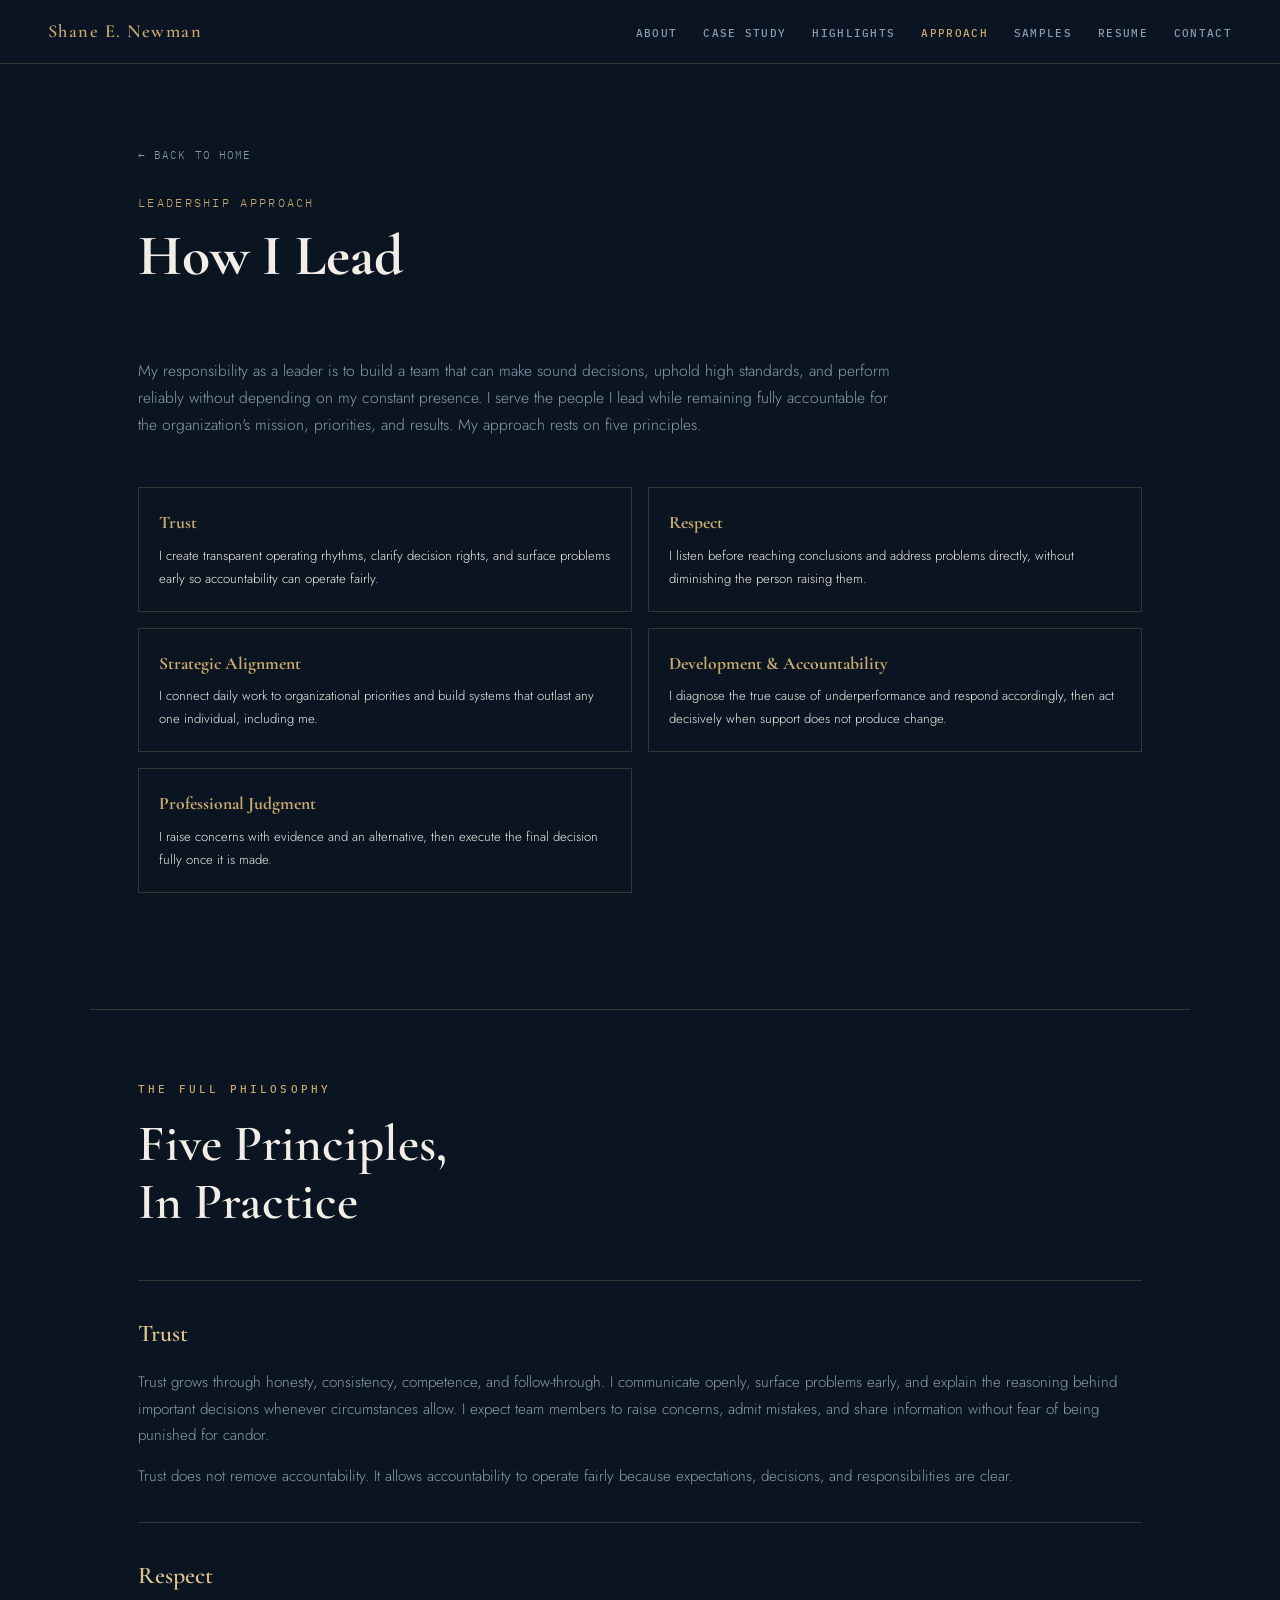
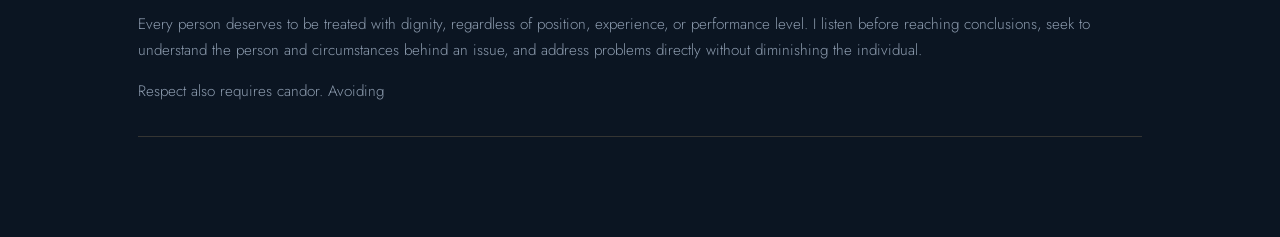
==== approach.html @ 7a7ad604 "Add files via upload" ====
<!DOCTYPE html>
<html lang="en">
<head>
  <meta charset="UTF-8" />
  <meta name="viewport" content="width=device-width, initial-scale=1.0"/>
  <title>Leadership Approach | Shane E. Newman</title>
  <meta name="description" content="Shane E. Newman's leadership philosophy: Trust, Respect, Strategic Alignment, Development and Accountability, and Professional Judgment." />
  <link href="https://fonts.googleapis.com/css2?family=Cormorant+Garamond:wght@400;500;600;700&family=Jost:wght@300;400;500;600&family=IBM+Plex+Mono:wght@400;500&display=swap" rel="stylesheet"/>
  <link rel="stylesheet" href="style.css" />
</head>
<body>

  <!-- NAV -->
  <nav>
    <a class="nav-logo" href="index.html">Shane E. Newman</a>
    <button class="nav-toggle" aria-label="Toggle navigation" onclick="document.querySelector('.nav-links').classList.toggle('open')">Menu</button>
    <ul class="nav-links">
      <li><a href="index.html#about">About</a></li>
      <li><a href="case-study.html">Case Study</a></li>
      <li><a href="highlights.html">Highlights</a></li>
      <li><a href="approach.html" class="active">Approach</a></li>
      <li><a href="samples.html">Samples</a></li>
      <li><a href="resume.html">Resume</a></li>
      <li><a href="contact.html">Contact</a></li>
    </ul>
  </nav>

  <div class="page-hero">
    <a href="index.html" class="breadcrumb fade-in">&larr; Back to Home</a>
    <p class="page-subtitle fade-in">Leadership Approach</p>
    <h1 class="page-title fade-in">How I Lead</h1>
  </div>

  <section style="padding-top:0;">
    <p class="section-intro fade-in" style="margin-top:0;">My responsibility as a leader is to build a team that can make sound decisions, uphold high standards, and perform reliably without depending on my constant presence. I serve the people I lead while remaining fully accountable for the organization's mission, priorities, and results. My approach rests on five principles.</p>

    <div class="values-grid fade-in" style="margin-top:0; margin-bottom:16px;">
      <div class="value-item">
        <h4>Trust</h4>
        <p>I create transparent operating rhythms, clarify decision rights, and surface problems early so accountability can operate fairly.</p>
      </div>
      <div class="value-item">
        <h4>Respect</h4>
        <p>I listen before reaching conclusions and address problems directly, without diminishing the person raising them.</p>
      </div>
      <div class="value-item">
        <h4>Strategic Alignment</h4>
        <p>I connect daily work to organizational priorities and build systems that outlast any one individual, including me.</p>
      </div>
      <div class="value-item">
        <h4>Development &amp; Accountability</h4>
        <p>I diagnose the true cause of underperformance and respond accordingly, then act decisively when support does not produce change.</p>
      </div>
      <div class="value-item">
        <h4>Professional Judgment</h4>
        <p>I raise concerns with evidence and an alternative, then execute the final decision fully once it is made.</p>
      </div>
    </div>
  </section>

  <div class="section-divider"></div>

  <section style="padding-top:70px;">
    <p class="section-label fade-in">The Full Philosophy</p>
    <h2 class="section-title fade-in">Five Principles,<br>In Practice</h2>

    <div class="principle fade-in">
      <h3>Trust</h3>
      <p>Trust grows through honesty, consistency, competence, and follow-through. I communicate openly, surface problems early, and explain the reasoning behind important decisions whenever circumstances allow. I expect team members to raise concerns, admit mistakes, and share information without fear of being punished for candor.</p>
      <p>Trust does not remove accountability. It allows accountability to operate fairly because expectations, decisions, and responsibilities are clear.</p>
    </div>

    <div class="principle fade-in">
      <h3>Respect</h3>
      <p>Every person deserves to be treated with dignity, regardless of position, experience, or performance level. I listen before reaching conclusions, seek to understand the person and circumstances behind an issue, and address problems directly without diminishing the individual.</p>
      <p>Respect also requires candor. Avoiding
---- style.css ----
:root {
  --navy: #0b1522;
  --navy-mid: #121e2e;
  --navy-light: #1b2c42;
  --gold: #c8a96e;
  --gold-light: #dfc28e;
  --white: #f2eee7;
  --grey: #8c9bae;
  --brick: #b06a4d;
  --divider: rgba(200, 169, 110, 0.22);
}

* { margin: 0; padding: 0; box-sizing: border-box; }

html { scroll-behavior: smooth; }

body {
  background: var(--navy);
  color: var(--white);
  font-family: 'Jost', sans-serif;
  font-weight: 300;
  line-height: 1.75;
}

.mono {
  font-family: 'IBM Plex Mono', monospace;
}

/* NAV */
nav {
  position: fixed;
  top: 0; left: 0; right: 0;
  z-index: 100;
  background: rgba(11, 21, 34, 0.94);
  backdrop-filter: blur(10px);
  border-bottom: 1px solid var(--divider);
  display: flex;
  justify-content: space-between;
  align-items: center;
  padding: 0 48px;
  height: 64px;
}

.nav-logo {
  font-family: 'Cormorant Garamond', serif;
  font-weight: 600;
  font-size: 1.15rem;
  letter-spacing: 0.08em;
  color: var(--gold);
  text-decoration: none;
  white-space: nowrap;
}

.nav-links {
  display: flex;
  gap: 26px;
  list-style: none;
}

.nav-links a {
  text-decoration: none;
  color: var(--grey);
  font-family: 'IBM Plex Mono', monospace;
  font-size: 0.68rem;
  letter-spacing: 0.12em;
  text-transform: uppercase;
  font-weight: 500;
  transition: color 0.2s;
}

.nav-links a:hover, .nav-links a.active { color: var(--gold); }

.nav-toggle {
  display: none;
  background: none;
  border: 1px solid var(--divider);
  color: var(--gold);
  font-family: 'IBM Plex Mono', monospace;
  font-size: 0.7rem;
  letter-spacing: 0.12em;
  text-transform: uppercase;
  padding: 8px 14px;
  cursor: pointer;
}

/* HERO */
#home {
  min-height: 100vh;
  display: flex;
  flex-direction: column;
  justify-content: center;
  align-items: center;
  text-align: center;
  padding: 120px 48px 80px;
  position: relative;
  overflow: hidden;
}

#home::before {
  content: '';
  position: absolute;
  top: 0; left: 0; right: 0; bottom: 0;
  background:
    radial-gradient(ellipse at 70% 40%, rgba(200,169,110,0.07) 0%, transparent 60%),
    radial-gradient(ellipse at 20% 80%, rgba(27,44,66,0.8) 0%, transparent 60%);
  pointer-events: none;
}

.hero-eyebrow {
  font-family: 'IBM Plex Mono', monospace;
  font-size: 0.7rem;
  letter-spacing: 0.28em;
  text-transform: uppercase;
  color: var(--gold);
  margin-bottom: 24px;
  font-weight: 500;
}

.hero-name {
  font-family: 'Cormorant Garamond', serif;
  font-size: clamp(2.8rem, 6vw, 5.5rem);
  font-weight: 700;
  line-height: 1.0;
  color: var(--white);
  margin-bottom: 12px;
  letter-spacing: -0.01em;
}

.hero-title {
  font-family: 'Cormorant Garamond', serif;
  font-size: clamp(1.2rem, 2.5vw, 1.8rem);
  font-weight: 400;
  color: var(--gold-light);
  margin-bottom: 14px;
  letter-spacing: 0.04em;
}

.hero-subheading {
  font-family: 'IBM Plex Mono', monospace;
  font-size: 0.74rem;
  letter-spacing: 0.1em;
  text-transform: uppercase;
  color: var(--grey);
  margin-bottom: 40px;
  font-weight: 500;
}

.hero-statement {
  max-width: 680px;
  font-size: 1rem;
  color: var(--grey);
  line-height: 1.9;
  margin-bottom: 56px;
  border-left: 2px solid var(--gold);
  padding-left: 24px;
  text-align: left;
}

.hero-cta {
  display: flex;
  gap: 16px;
  flex-wrap: wrap;
  justify-content: center;
}

.hero-stats {
  display: flex;
  width: 100%;
  max-width: 900px;
  margin-top: 64px;
  border: 1px solid var(--divider);
}

.hero-stat {
  flex: 1;
  padding: 28px 16px;
  text-align: center;
  border-right: 1px solid var(--divider);
}

.hero-stat:last-child { border-right: none; }

.hero-stat-val {
  font-family: 'Cormorant Garamond', serif;
  font-size: clamp(1.8rem, 3vw, 2.6rem);
  font-weight: 700;
  color: var(--gold);
  line-height: 1;
  margin-bottom: 8px;
}

.hero-stat-label {
  font-family: 'IBM Plex Mono', monospace;
  font-size: 0.62rem;
  letter-spacing: 0.14em;
  text-transform: uppercase;
  color: var(--grey);
  font-weight: 500;
}

.btn-primary {
  display: inline-block;
  padding: 14px 36px;
  background: var(--gold);
  color: var(--navy);
  text-decoration: none;
  font-family: 'IBM Plex Mono', monospace;
  font-size: 0.72rem;
  letter-spacing: 0.15em;
  text-transform: uppercase;
  font-weight: 500;
  transition: background 0.2s, transform 0.2s;
}

.btn-primary:hover { background: var(--gold-light); transform: translateY(-2px); }

.btn-secondary {
  display: inline-block;
  padding: 14px 36px;
  border: 1px solid var(--divider);
  color: var(--grey);
  text-decoration: none;
  font-family: 'IBM Plex Mono', monospace;
  font-size: 0.72rem;
  letter-spacing: 0.15em;
  text-transform: uppercase;
  font-weight: 500;
  transition: border-color 0.2s, color 0.2s, transform 0.2s;
}

.btn-secondary:hover { border-color: var(--gold); color: var(--gold); transform: translateY(-2px); }

.btn-outline-gold {
  display: inline-block;
  padding: 10px 24px;
  border: 1px solid var(--gold);
  color: var(--gold);
  font-family: 'IBM Plex Mono', monospace;
  font-size: 0.7rem;
  letter-spacing: 0.12em;
  text-transform: uppercase;
  text-decoration: none;
  white-space: nowrap;
  transition: background 0.2s, color 0.2s;
}

.btn-outline-gold:hover { background: var(--gold); color: var(--navy); }

.hero-rule {
  position: absolute;
  bottom: 48px;
  left: 48px;
  right: 48px;
  height: 1px;
  background: var(--divider);
}

/* SECTIONS */
section {
  padding: 100px 48px;
  max-width: 1100px;
  margin: 0 auto;
}

.section-label {
  font-family: 'IBM Plex Mono', monospace;
  font-size: 0.66rem;
  letter-spacing: 0.3em;
  text-transform: uppercase;
  color: var(--gold);
  font-weight: 500;
  margin-bottom: 16px;
}

.section-title {
  font-family: 'Cormorant Garamond', serif;
  font-size: clamp(2rem, 4vw, 3.2rem);
  font-weight: 600;
  color: var(--white);
  margin-bottom: 48px;
  line-height: 1.15;
}

.section-intro {
  color: var(--grey);
  font-size: 0.98rem;
  max-width: 760px;
  margin-top: -24px;
  margin-bottom: 48px;
}

.section-divider {
  width: 100%;
  height: 1px;
  background: var(--divider);
  margin: 0 auto;
  max-width: 1100px;
}

/* PAGE HEADER (SUBPAGES) */
.page-hero {
  padding: 140px 48px 60px;
  max-width: 1100px;
  margin: 0 auto;
  text-align: left;
}

.breadcrumb {
  font-family: 'IBM Plex Mono', monospace;
  font-size: 0.68rem;
  letter-spacing: 0.1em;
  text-transform: uppercase;
  color: var(--grey);
  text-decoration: none;
  margin-bottom: 28px;
  display: inline-block;
  transition: color 0.2s;
}

.breadcrumb:hover { color: var(--gold); }

.page-subtitle {
  font-family: 'IBM Plex Mono', monospace;
  font-size: 0.72rem;
  letter-spacing: 0.2em;
  text-transform: uppercase;
  color: var(--gold);
  margin-bottom: 12px;
}

.page-title {
  font-family: 'Cormorant Garamond', serif;
  font-size: clamp(2.2rem, 5vw, 3.6rem);
  font-weight: 700;
  color: var(--white);
  margin-bottom: 8px;
  line-height: 1.1;
}

/* NAV CARDS (HOMEPAGE -> SUBPAGES) */
.nav-cards {
  display: grid;
  grid-template-columns: repeat(3, 1fr);
  gap: 20px;
  margin-top: 8px;
}

.nav-card {
  border: 1px solid var(--divider);
  padding: 28px 24px;
  text-decoration: none;
  display: block;
  transition: border-color 0.2s, transform 0.2s;
}

.nav-card:hover { border-color: var(--gold); transform: translateY(-3px); }

.nav-card-num {
  font-family: 'IBM Plex Mono', monospace;
  font-size: 0.62rem;
  letter-spacing: 0.2em;
  color: var(--gold);
  margin-bottom: 12px;
  display: block;
}

.nav-card h3 {
  font-family: 'Cormorant Garamond', serif;
  font-size: 1.25rem;
  color: var(--white);
  font-weight: 600;
  margin-bottom: 8px;
}

.nav-card p {
  font-size: 0.84rem;
  color: var(--grey);
}

/* PAGE FOOTER NAV (PREV/NEXT) */
.page-footer-nav {
  display: flex;
  justify-content: space-between;
  align-items: center;
  max-width: 1100px;
  margin: 0 auto;
  padding: 0 48px 80px;
  flex-wrap: wrap;
  gap: 16px;
}

/* ABOUT */
.about-grid {
  display: grid;
  grid-template-columns: 1fr 1fr;
  gap: 64px;
  align-items: start;
}

.about-text p {
  color: var(--grey);
  margin-bottom: 20px;
  font-size: 0.98rem;
}

.about-text p:first-child {
  font-family: 'Cormorant Garamond', serif;
  font-size: 1.3rem;
  color: var(--white);
  font-weight: 400;
  line-height: 1.6;
}

.values-grid {
  display: grid;
  grid-template-columns: 1fr 1fr;
  gap: 16px;
  margin-top: 32px;
}

.value-item {
  border: 1px solid var(--divider);
  padding: 20px;
}

.value-item h4 {
  font-family: 'Cormorant Garamond', serif;
  font-size: 1.1rem;
  color: var(--gold);
  margin-bottom: 6px;
}

.value-item p {
  font-size: 0.82rem !important;
  margin: 0 !important;
}

/* IMPACT */
.impact-grid {
  display: grid;
  grid-template-columns: repeat(4, 1fr);
  gap: 1px;
  background: var(--divider);
  border: 1px solid var(--divider);
}

.impact-card {
  background: var(--navy);
  padding: 32px 24px;
}

.impact-value {
  font-family: 'Cormorant Garamond', serif;
  font-size: 2rem;
  font-weight: 700;
  color: var(--gold);
  line-height: 1;
  margin-bottom: 8px;
}

.impact-label {
  font-family: 'IBM Plex Mono', monospace;
  font-size: 0.62rem;
  line-height: 1.4;
  letter-spacing: 0.14em;
  text-transform: uppercase;
  color: var(--gold-light);
  font-weight: 500;
  margin-bottom: 14px;
  min-height: 2.5em;
}

.impact-proof {
  font-size: 0.84rem;
  color: var(--grey);
}

/* CASE STUDY */
.case-intro {
  display: grid;
  grid-template-columns: 1fr;
  gap: 40px;
  margin-bottom: 56px;
}

.case-intro-lead {
  font-family: 'Jost', sans-serif;
  font-size: 1.05rem;
  color: var(--white);
  font-weight: 400;
  line-height: 1.6;
  margin-bottom: 20px;
}

.case-intro p {
  color: var(--grey);
  font-size: 0.95rem;
  margin-bottom: 16px;
}

.case-facts {
  border: 1px solid var(--divider);
  padding: 28px;
  background: var(--navy-mid);
  display: grid;
  grid-template-columns: repeat(4, 1fr);
  gap: 28px;
}

.case-fact {
  margin-bottom: 0;
  padding-bottom: 0;
  padding-right: 28px;
  border-right: 1px solid var(--divider);
}

.case-fact:last-child { padding-right: 0; border-right: none; }

.case-fact-label {
  font-family: 'IBM Plex Mono', monospace;
  font-size: 0.62rem;
  letter-spacing: 0.2em;
  text-transform: uppercase;
  color: var(--gold);
  margin-bottom: 4px;
}

.case-fact-value {
  font-size: 0.88rem;
  color: var(--white);
}

.decision {
  display: grid;
  grid-template-columns: 90px 1fr;
  gap: 32px;
  padding: 36px 0;
  border-top: 1px solid var(--divider);
}

.decision:last-of-type { border-bottom: 1px solid var(--divider); }

.decision-num {
  font-family: 'IBM Plex Mono', monospace;
  font-size: 0.8rem;
  letter-spacing: 0.1em;
  color: var(--gold);
  padding-top: 6px;
}

.decision h3 {
  font-family: 'Cormorant Garamond', serif;
  font-size: 1.4rem;
  color: var(--white);
  font-weight: 600;
  margin-bottom: 10px;
  line-height: 1.3;
}

.decision p {
  font-size: 0.92rem;
  color: var(--grey);
}

.decision .why {
  font-family: 'IBM Plex Mono', monospace;
  font-size: 0.62rem;
  letter-spacing: 0.2em;
  text-transform: uppercase;
  color: var(--brick);
  margin-bottom: 4px;
  margin-top: 14px;
}

.case-outcome {
  margin-top: 56px;
  border-left: 3px solid var(--gold);
  background: var(--navy-mid);
  padding: 32px 36px;
}

.case-outcome h3 {
  font-family: 'Cormorant Garamond', serif;
  font-size: 1.4rem;
  color: var(--gold-light);
  font-weight: 600;
  margin-bottom: 12px;
}

.case-outcome p {
  font-size: 0.95rem;
  color: var(--grey);
  margin-bottom: 12px;
}

.case-outcome p:last-child { margin-bottom: 0; }

.status-line {
  font-family: 'IBM Plex Mono', monospace;
  font-size: 0.66rem;
  letter-spacing: 0.16em;
  text-transform: uppercase;
  color: var(--gold);
  margin-bottom: 12px;
  display: block;
}

/* RESUME */
.resume-section { margin-bottom: 48px; }

.resume-section-title {
  font-family: 'IBM Plex Mono', monospace;
  font-size: 0.66rem;
  letter-spacing: 0.25em;
  text-transform: uppercase;
  color: var(--gold);
  font-weight: 600;
  margin-bottom: 24px;
  padding-bottom: 12px;
  border-bottom: 1px solid var(--divider);
}

/* ACCOMPLISHMENTS */
.experience-entry {
  border: 1px solid var(--divider);
  padding: 36px;
  margin-bottom: 24px;
  position: relative;
  transition: border-color 0.2s;
}

.experience-entry:hover { border-color: var(--gold); }

.experience-entry::before {
  content: '';
  position: absolute;
  top: 0; left: 0;
  width: 3px;
  height: 0;
  background: var(--gold);
  transition: height 0.3s;
}

.experience-entry:hover::before { height: 100%; }

.exp-header {
  display: flex;
  justify-content: space-between;
  align-items: flex-start;
  margin-bottom: 16px;
  flex-wrap: wrap;
  gap: 8px;
}

.exp-title {
  font-family: 'Cormorant Garamond', serif;
  font-size: 1.35rem;
  color: var(--white);
  font-weight: 600;
}

.exp-tag {
  font-family: 'IBM Plex Mono', monospace;
  font-size: 0.62rem;
  letter-spacing: 0.15em;
  text-transform: uppercase;
  color: var(--navy);
  background: var(--gold);
  padding: 4px 12px;
  font-weight: 500;
}

.exp-body {
  font-size: 0.9rem;
  color: var(--grey);
}

.impact-summary {
  color: var(--grey);
  font-size: 0.92rem;
  margin-bottom: 24px;
}

.impact-metrics {
  display: grid;
  grid-template-columns: repeat(3, 1fr);
  gap: 0;
  border: 1px solid var(--divider);
  margin: 24px 0;
  background: var(--navy-mid);
}

.impact-metric {
  padding: 20px;
  text-align: center;
  border-right: 1px solid var(--divider);
}

.impact-metric:last-child { border-right: none; }

.impact-metric-value {
  font-family: 'Cormorant Garamond', serif;
  font-size: 1.7rem;
  font-weight: 700;
  color: var(--gold);
  line-height: 1.1;
  margin-bottom: 6px;
}

.impact-metric-label {
  font-family: 'IBM Plex Mono', monospace;
  font-size: 0.58rem;
  letter-spacing: 0.12em;
  text-transform: uppercase;
  color: var(--grey);
  line-height: 1.4;
}

/* PRINCIPLE (LEADERSHIP APPROACH DETAIL) */
.principle {
  padding: 32px 0;
  border-top: 1px solid var(--divider);
}

.principle:last-of-type { border-bottom: 1px solid var(--divider); }

.principle h3 {
  font-family: 'Cormorant Garamond', serif;
  font-size: 1.5rem;
  color: var(--gold-light);
  font-weight: 600;
  margin-bottom: 14px;
}

.principle p {
  font-size: 0.95rem;
  color: var(--grey);
  margin-bottom: 14px;
}

.principle p:last-child { margin-bottom: 0; }

/* DOCUMENT PREVIEW */
.doc-preview {
  border: 1px solid var(--divider);
  overflow: hidden;
  margin-top: 20px;
}

.doc-preview iframe {
  border: none;
  display: block;
}

/* WORK SAMPLES */
.project-type {
  font-family: 'IBM Plex Mono', monospace;
  font-size: 0.62rem;
  letter-spacing: 0.2em;
  text-transform: uppercase;
  color: var(--gold);
  font-weight: 500;
  margin-bottom: 12px;
}

.project-title {
  font-family: 'Cormorant Garamond', serif;
  font-size: 1.3rem;
  color: var(--white);
  font-weight: 600;
  margin-bottom: 16px;
  line-height: 1.3;
}

.skill-tag {
  font-family: 'IBM Plex Mono', monospace;
  font-size: 0.6rem;
  letter-spacing: 0.1em;
  text-transform: uppercase;
  border: 1px solid var(--divider);
  color: var(--grey);
  padding: 4px 10px;
}

.project-skills {
  display: flex;
  flex-wrap: wrap;
  gap: 8px;
}

.sample-disclaimer {
  font-family: 'IBM Plex Mono', monospace;
  font-size: 0.72rem;
  color: var(--brick);
  border-left: 2px solid var(--brick);
  padding-left: 14px;
  margin: 16px 0;
  line-height: 1.6;
}

/* EDUCATION */
.edu-list {
  display: grid;
  grid-template-columns: 1fr 1fr;
  gap: 28px;
}

.edu-item {
  border-left: 2px solid var(--divider);
  padding-left: 20px;
}

.edu-item h4 {
  font-family: 'Cormorant Garamond', serif;
  font-size: 1.15rem;
  color: var(--white);
  font-weight: 600;
  margin-bottom: 6px;
}

.edu-item p {
  font-size: 0.85rem;
  color: var(--grey);
}

/* CONTACT */
#contact {
  background: var(--navy-mid);
}

.contact-inner {
  max-width: 1100px;
  margin: 0 auto;
  padding: 140px 48px 100px;
}

.contact-grid {
  display: grid;
  grid-template-columns: 1fr 1fr;
  gap: 64px;
  align-items: start;
}

.contact-text p {
  font-size: 1rem;
  color: var(--grey);
  margin-bottom: 16px;
}

.contact-text .fellowship {
  font-family: 'IBM Plex Mono', monospace;
  font-size: 0.72rem;
  letter-spacing: 0.06em;
  color: var(--gold-light);
  text-transform: none;
}

.contact-lead {
  font-size: 1.05rem;
  color: var(--grey);
  max-width: 700px;
  margin-bottom: 48px;
}

.contact-cards {
  display: grid;
  grid-template-columns: repeat(3, 1fr);
  gap: 20px;
}

.contact-card {
  border: 1px solid var(--divider);
  padding: 28px 24px;
  text-decoration: none;
  color: var(--white);
  display: flex;
  flex-direction: column;
  align-items: flex-start;
  gap: 16px;
  transition: border-color 0.2s, transform 0.2s;
}

.contact-card:hover { border-color: var(--gold); transform: translateY(-3px); }

.contact-card-value {
  font-size: 0.98rem;
  color: var(--white);
}

.contact-items {
  display: flex;
  flex-direction: column;
  gap: 20px;
}

.contact-item {
  display: flex;
  align-items: center;
  gap: 16px;
  text-decoration: none;
  color: var(--white);
  font-size: 0.9rem;
  transition: color 0.2s;
}

.contact-item:hover { color: var(--gold); }

.contact-icon {
  width: 42px;
  height: 42px;
  border: 1px solid var(--divider);
  display: flex;
  align-items: center;
  justify-content: center;
  flex-shrink: 0;
}

.contact-item-label {
  font-family: 'IBM Plex Mono', monospace;
  font-size: 0.6rem
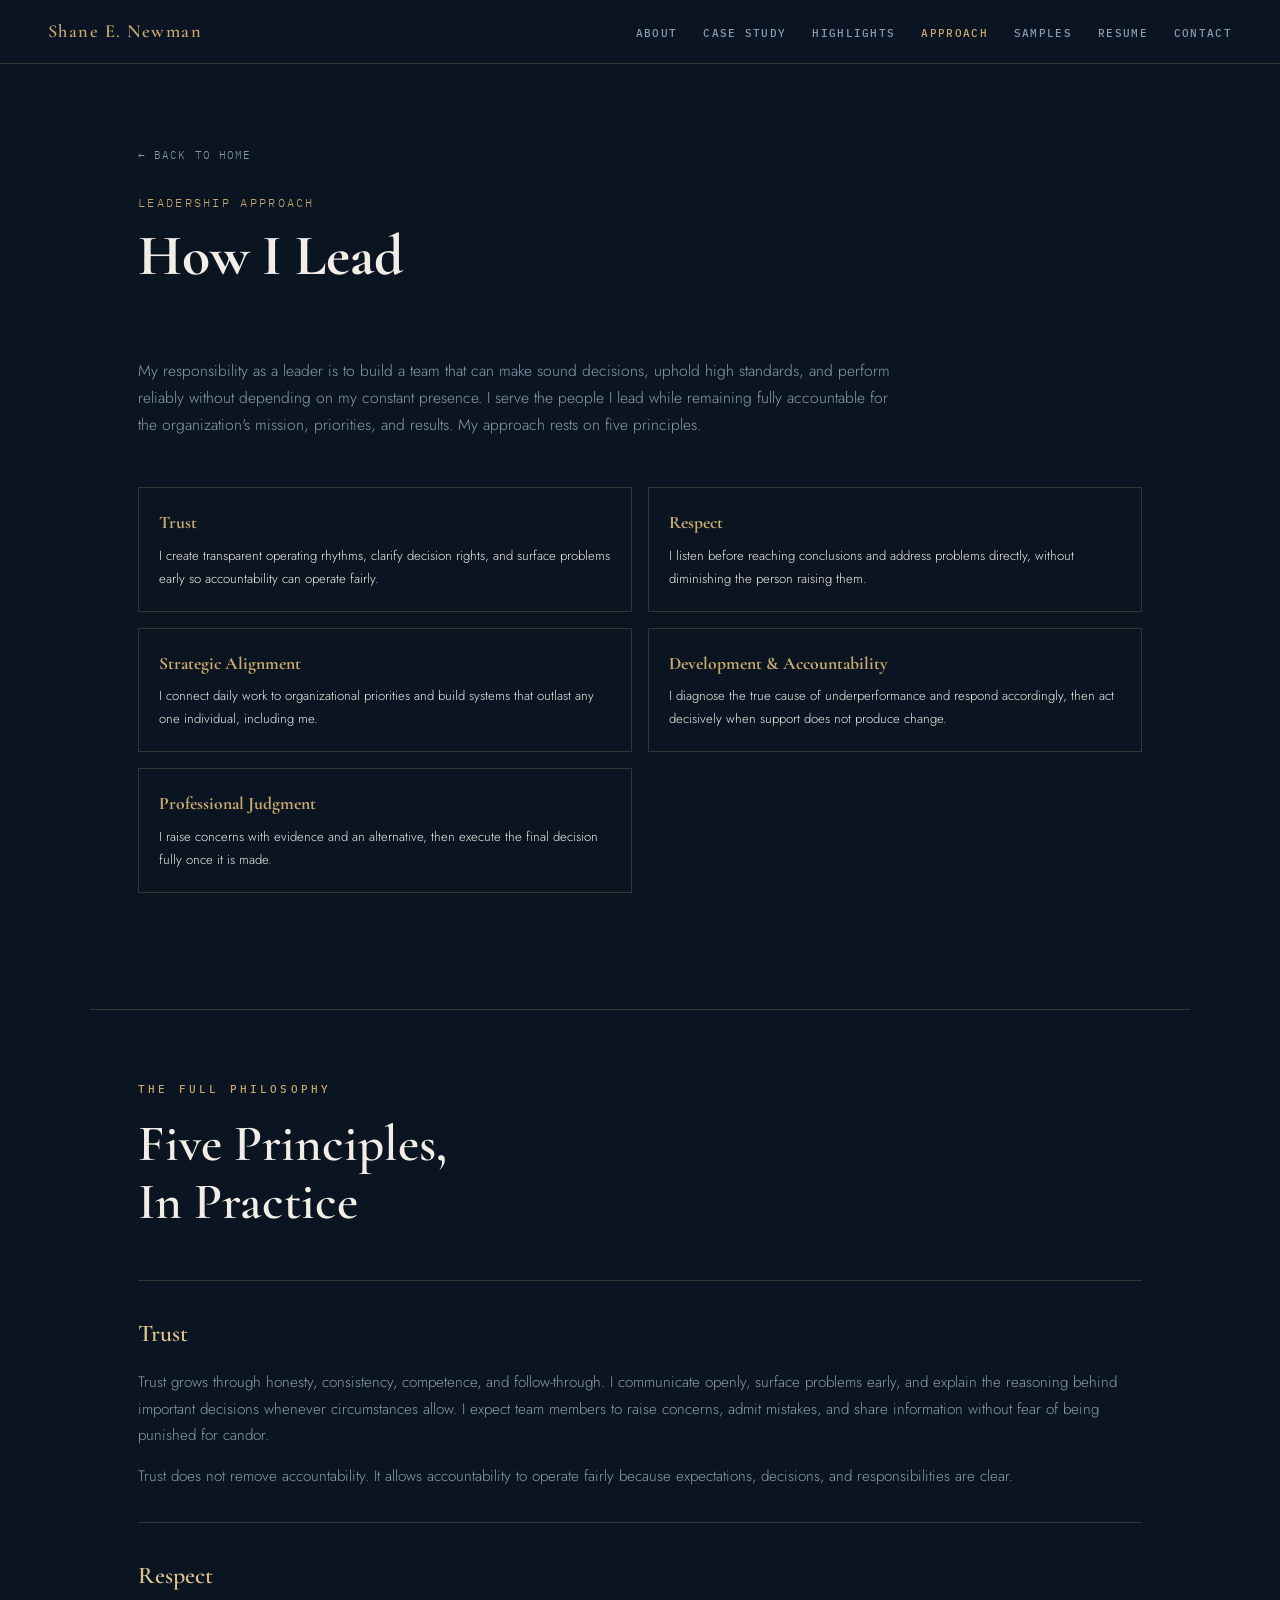
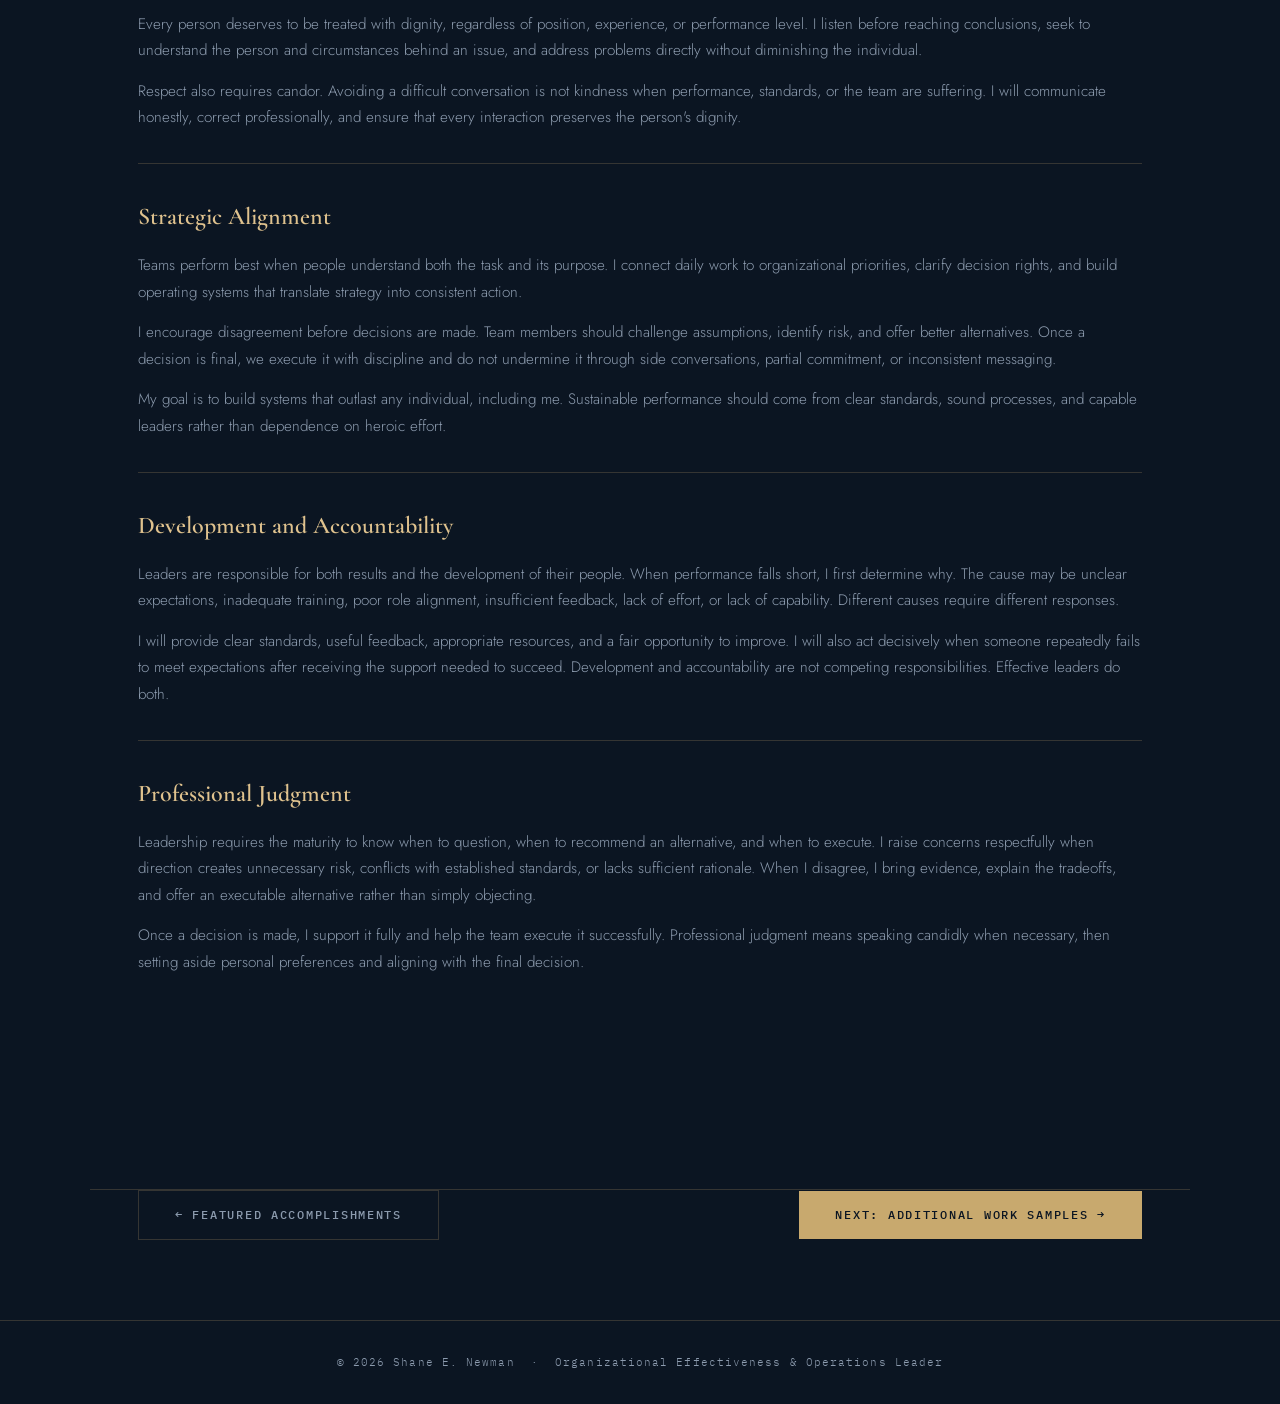
==== commit a56910e1: "Add files via upload" ====
--- a/approach.html
+++ b/approach.html
@@ -73,4 +73,59 @@
     <div class="principle fade-in">
       <h3>Respect</h3>
       <p>Every person deserves to be treated with dignity, regardless of position, experience, or performance level. I listen before reaching conclusions, seek to understand the person and circumstances behind an issue, and address problems directly without diminishing the individual.</p>
-      <p>Respect also requires candor. Avoiding +      <p>Respect also requires candor. Avoiding a difficult conversation is not kindness when performance, standards, or the team are suffering. I will communicate honestly, correct professionally, and ensure that every interaction preserves the person's dignity.</p>
+    </div>
+
+    <div class="principle fade-in">
+      <h3>Strategic Alignment</h3>
+      <p>Teams perform best when people understand both the task and its purpose. I connect daily work to organizational priorities, clarify decision rights, and build operating systems that translate strategy into consistent action.</p>
+      <p>I encourage disagreement before decisions are made. Team members should challenge assumptions, identify risk, and offer better alternatives. Once a decision is final, we execute it with discipline and do not undermine it through side conversations, partial commitment, or inconsistent messaging.</p>
+      <p>My goal is to build systems that outlast any individual, including me. Sustainable performance should come from clear standards, sound processes, and capable leaders rather than dependence on heroic effort.</p>
+    </div>
+
+    <div class="principle fade-in">
+      <h3>Development and Accountability</h3>
+      <p>Leaders are responsible for both results and the development of their people. When performance falls short, I first determine why. The cause may be unclear expectations, inadequate training, poor role alignment, insufficient feedback, lack of effort, or lack of capability. Different causes require different responses.</p>
+      <p>I will provide clear standards, useful feedback, appropriate resources, and a fair opportunity to improve. I will also act decisively when someone repeatedly fails to meet expectations after receiving the support needed to succeed. Development and accountability are not competing responsibilities. Effective leaders do both.</p>
+    </div>
+
+    <div class="principle fade-in">
+      <h3>Professional Judgment</h3>
+      <p>Leadership requires the maturity to know when to question, when to recommend an alternative, and when to execute. I raise concerns respectfully when direction creates unnecessary risk, conflicts with established standards, or lacks sufficient rationale. When I disagree, I bring evidence, explain the tradeoffs, and offer an executable alternative rather than simply objecting.</p>
+      <p>Once a decision is made, I support it fully and help the team execute it successfully. Professional judgment means speaking candidly when necessary, then setting aside personal preferences and aligning with the final decision.</p>
+    </div>
+
+    <div class="fade-in" style="margin-top:40px;">
+      <a href="Shane_Newman_Leadership_Philosophy.pdf" target="_blank" class="btn-outline-gold">Download the Full Philosophy (PDF)</a>
+    </div>
+  </section>
+
+  <div class="section-divider"></div>
+
+  <div class="page-footer-nav">
+    <a href="highlights.html" class="btn-secondary">&larr; Featured Accomplishments</a>
+    <a href="samples.html" class="btn-primary">Next: Additional Work Samples &rarr;</a>
+  </div>
+
+  <footer>
+    &copy; 2026 Shane E. Newman &nbsp;&middot;&nbsp; Organizational Effectiveness &amp; Operations Leader
+  </footer>
+
+  <script>
+    const observer = new IntersectionObserver((entries) => {
+      entries.forEach((entry, i) => {
+        if (entry.isIntersecting) {
+          setTimeout(() => entry.target.classList.add('visible'), i * 80);
+        }
+      });
+    }, { threshold: 0.1 });
+    document.querySelectorAll('.fade-in').forEach(el => observer.observe(el));
+    document.querySelectorAll('.nav-links a').forEach(link => {
+      link.addEventListener('click', () => {
+        document.querySelector('.nav-links').classList.remove('open');
+      });
+    });
+  </script>
+
+</body>
+</html>
--- a/style.css
+++ b/style.css
@@ -917,4 +917,78 @@
 
 .contact-item-label {
   font-family: 'IBM Plex Mono', monospace;
-  font-size: 0.6rem+  font-size: 0.6rem;
+  letter-spacing: 0.2em;
+  text-transform: uppercase;
+  color: var(--gold);
+  display: block;
+  margin-bottom: 2px;
+  font-weight: 500;
+}
+
+/* FOOTER */
+footer {
+  text-align: center;
+  padding: 32px 48px;
+  border-top: 1px solid var(--divider);
+  font-family: 'IBM Plex Mono', monospace;
+  font-size: 0.68rem;
+  color: var(--grey);
+  letter-spacing: 0.1em;
+}
+
+/* FADE IN */
+.fade-in {
+  opacity: 0;
+  transform: translateY(24px);
+  transition: opacity 0.6s ease, transform 0.6s ease;
+}
+
+.fade-in.visible {
+  opacity: 1;
+  transform: translateY(0);
+}
+
+@media (prefers-reduced-motion: reduce) {
+  html { scroll-behavior: auto; }
+  .fade-in { opacity: 1; transform: none; transition: none; }
+  .experience-entry::before { transition: none; }
+}
+
+a:focus-visible, button:focus-visible {
+  outline: 2px solid var(--gold);
+  outline-offset: 3px;
+}
+
+@media (max-width: 860px) {
+  nav { padding: 0 20px; }
+  .nav-links {
+    display: none;
+    position: absolute;
+    top: 64px;
+    left: 0; right: 0;
+    background: rgba(11, 21, 34, 0.98);
+    border-bottom: 1px solid var(--divider);
+    flex-direction: column;
+    gap: 0;
+    padding: 12px 0;
+  }
+  .nav-links.open { display: flex; }
+  .nav-links li { padding: 12px 24px; }
+  .nav-toggle { display: block; }
+  section { padding: 70px 20px; }
+  #home { padding: 100px 20px 60px; }
+  .about-grid, .contact-grid, .values-grid, .case-intro, .case-facts, .impact-grid, .edu-list, .nav-cards, .impact-metrics, .contact-cards { grid-template-columns: 1fr; }
+  .about-grid > div:first-child { position: static !important; }
+  .case-fact { padding-right: 0; border-right: none; border-bottom: 1px solid var(--divider); padding-bottom: 20px; }
+  .case-fact:last-child { border-bottom: none; padding-bottom: 0; }
+  .impact-card { border-bottom: 1px solid var(--divider); }
+  .impact-metric { border-right: none; border-bottom: 1px solid var(--divider); }
+  .impact-metric:last-child { border-bottom: none; }
+  .decision { grid-template-columns: 1fr; gap: 8px; }
+  .hero-stats { flex-wrap: wrap; }
+  .hero-stat { flex: 1 1 50%; border-bottom: 1px solid var(--divider); }
+  .page-hero { padding: 120px 20px 40px; }
+  .page-footer-nav { padding: 0 20px 60px; }
+  .contact-inner { padding: 120px 20px 80px; }
+}
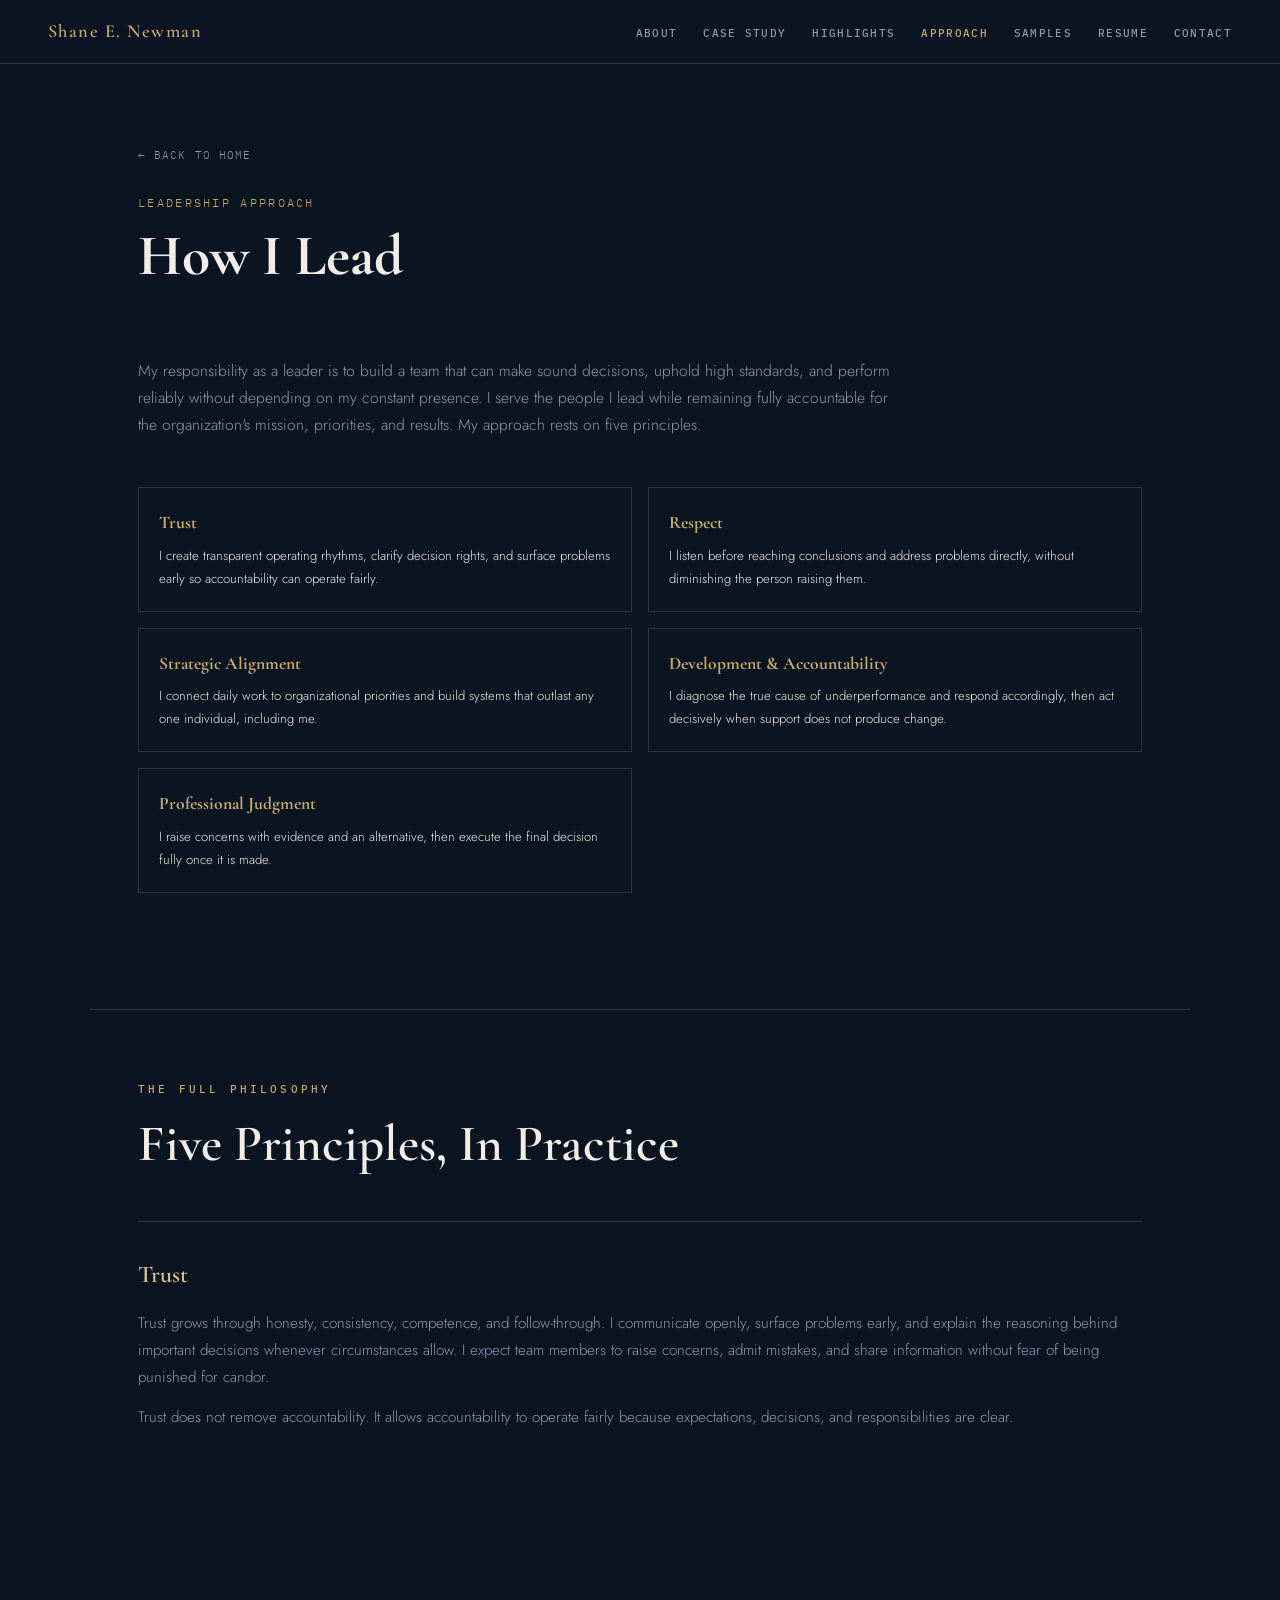
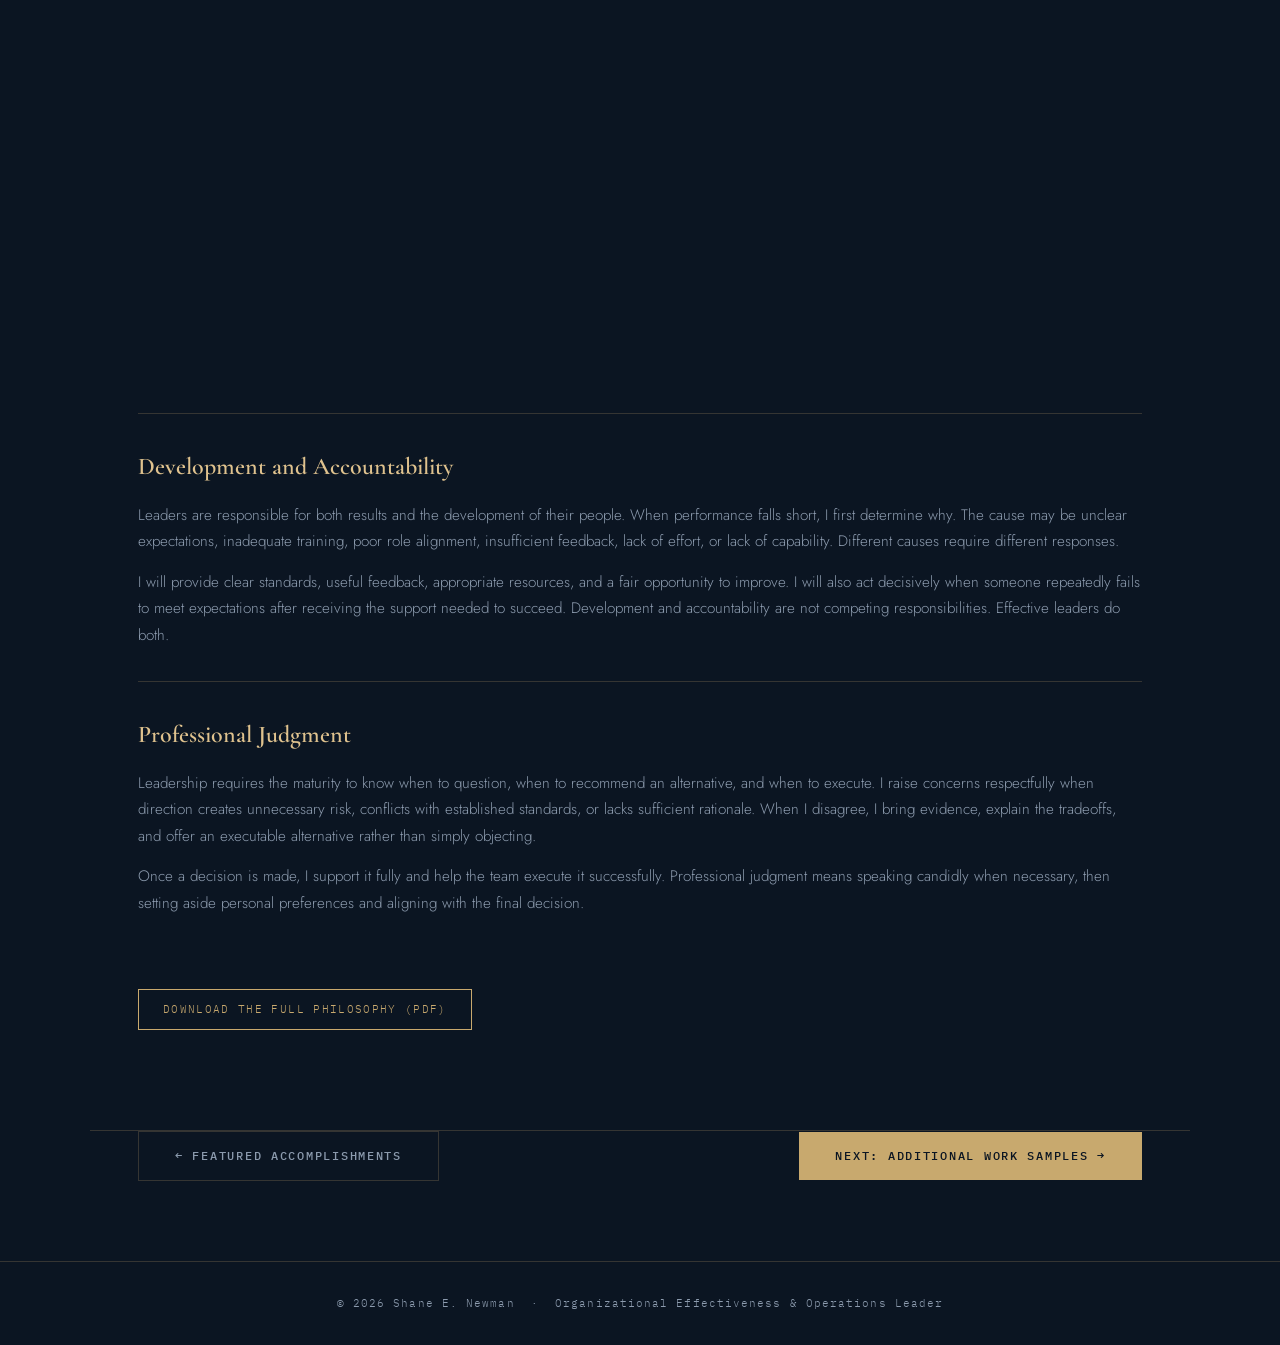
==== commit 2cb40cb8: "Add files via upload" ====
--- a/approach.html
+++ b/approach.html
@@ -62,7 +62,7 @@
 
   <section style="padding-top:70px;">
     <p class="section-label fade-in">The Full Philosophy</p>
-    <h2 class="section-title fade-in">Five Principles,<br>In Practice</h2>
+    <h2 class="section-title fade-in">Five Principles, In Practice</h2>
 
     <div class="principle fade-in">
       <h3>Trust</h3>
--- a/style.css
+++ b/style.css
@@ -885,6 +885,18 @@
 .contact-card-value {
   font-size: 0.98rem;
   color: var(--white);
+}
+
+.contact-close {
+  margin-top: 56px;
+  padding-top: 40px;
+  border-top: 1px solid var(--divider);
+  font-family: 'Cormorant Garamond', serif;
+  font-size: 1.3rem;
+  font-weight: 400;
+  color: var(--white);
+  line-height: 1.6;
+  max-width: 700px;
 }
 
 .contact-items {
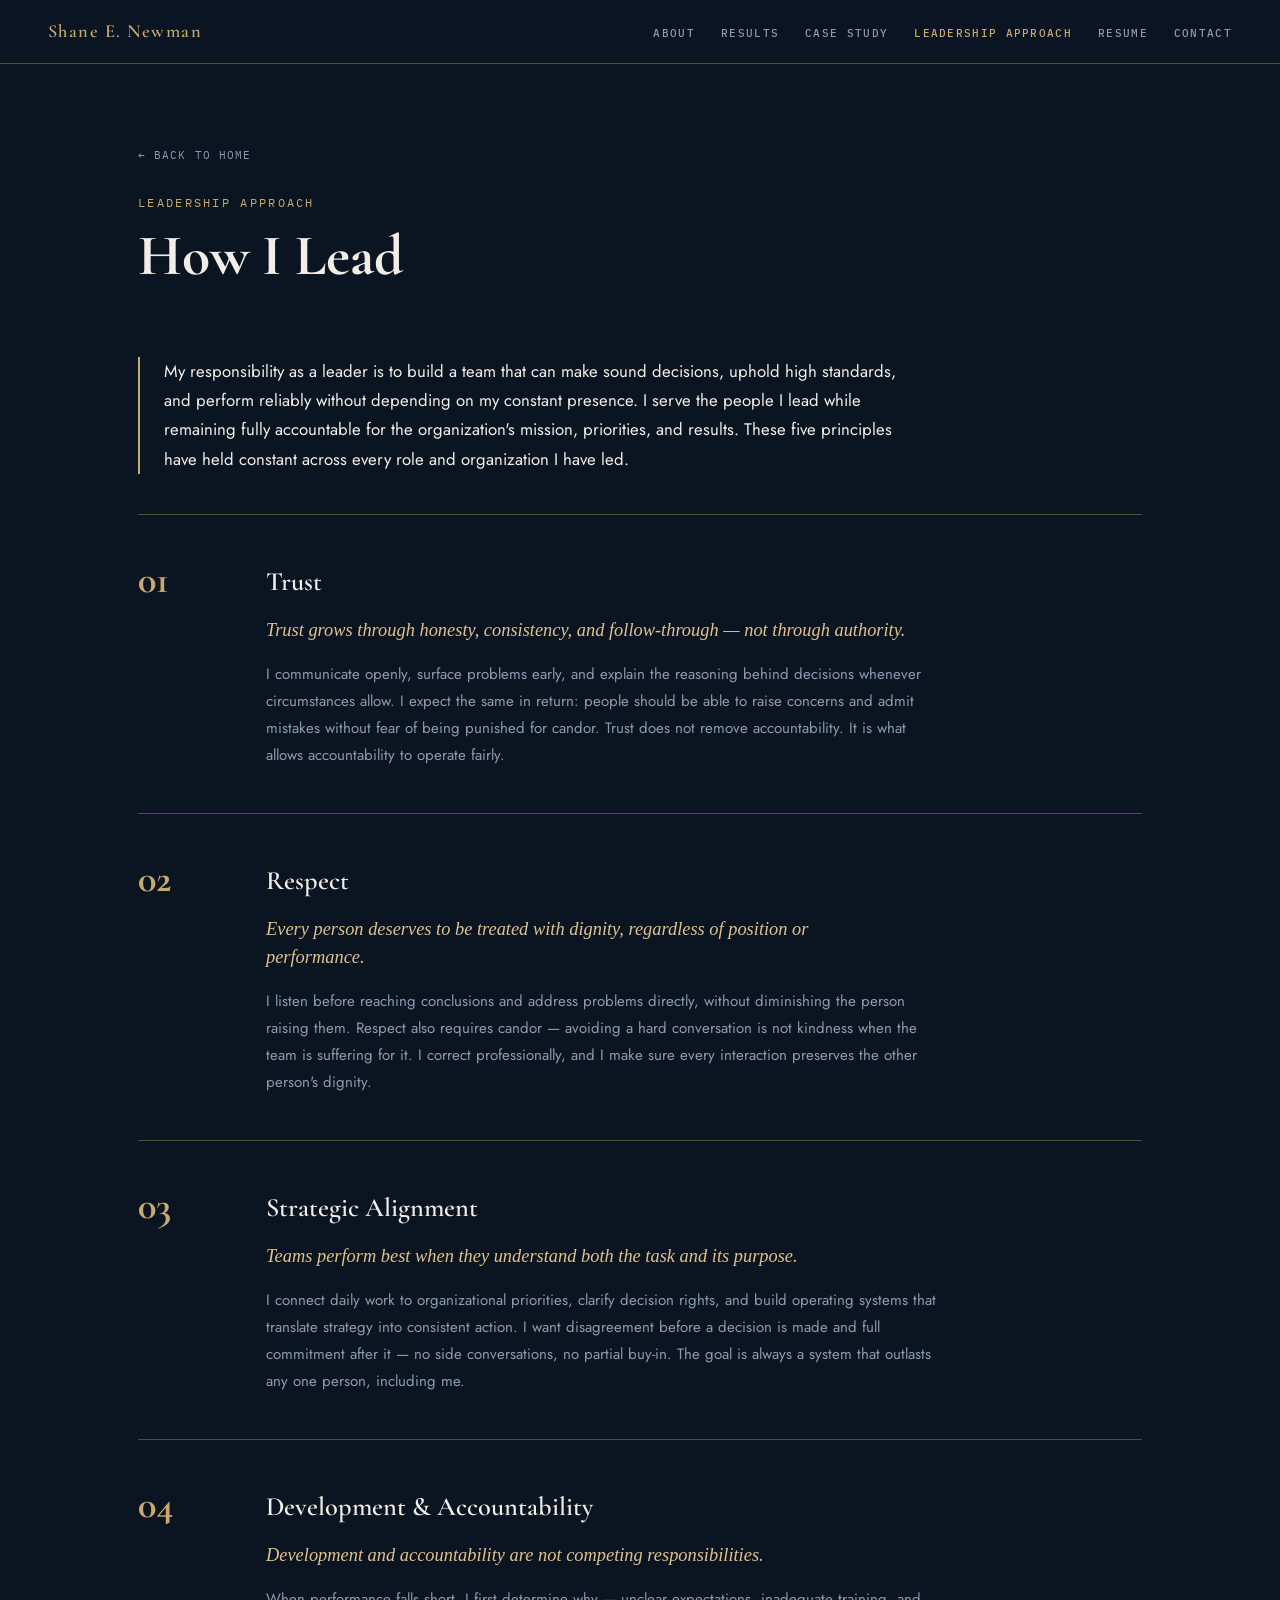
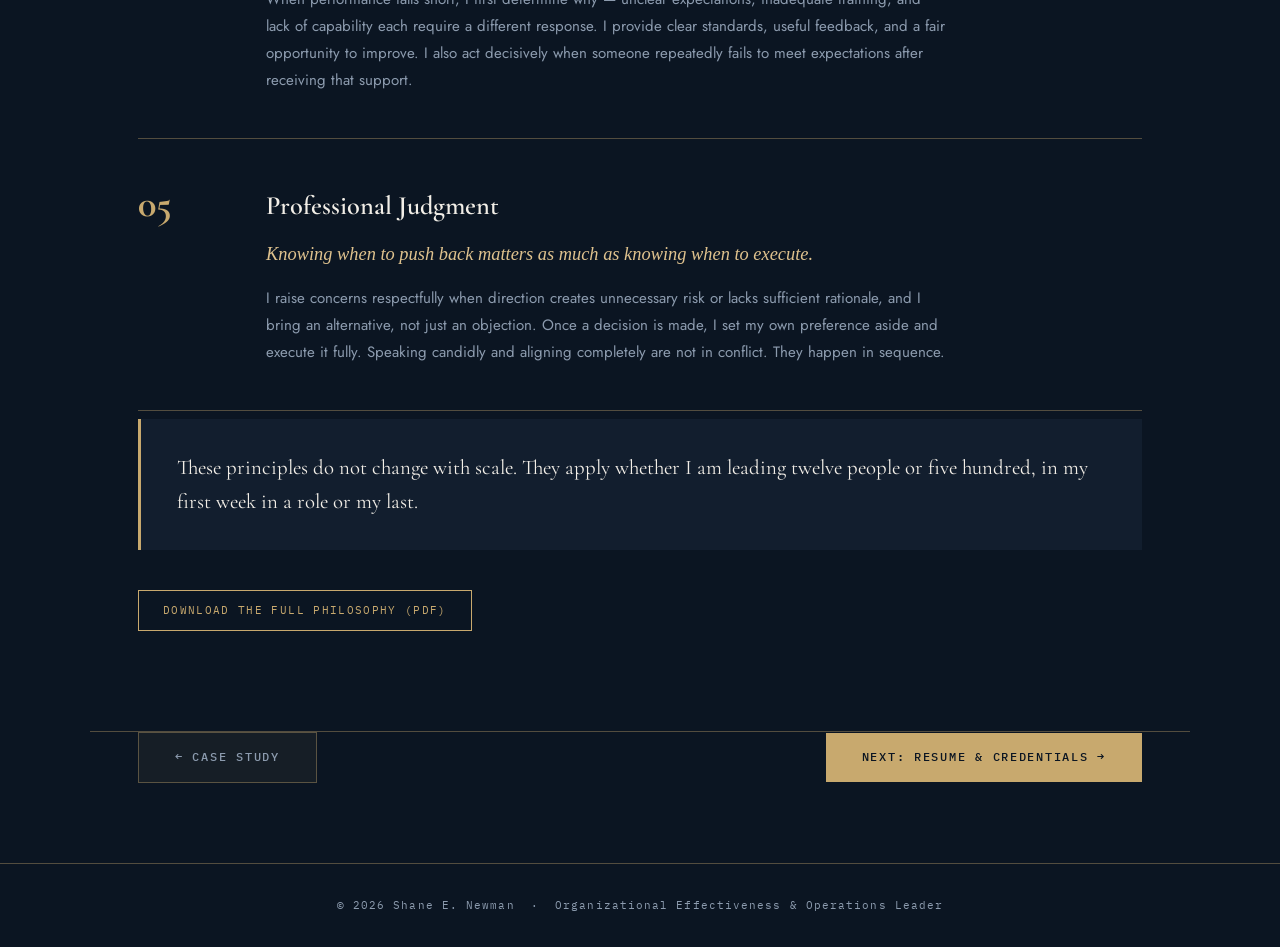
==== commit dc180891: "Add files via upload" ====
--- a/approach.html
+++ b/approach.html
@@ -16,10 +16,9 @@
     <button class="nav-toggle" aria-label="Toggle navigation" onclick="document.querySelector('.nav-links').classList.toggle('open')">Menu</button>
     <ul class="nav-links">
       <li><a href="index.html#about">About</a></li>
+      <li><a href="highlights.html">Results</a></li>
       <li><a href="case-study.html">Case Study</a></li>
-      <li><a href="highlights.html">Highlights</a></li>
-      <li><a href="approach.html" class="active">Approach</a></li>
-      <li><a href="samples.html">Samples</a></li>
+      <li><a href="approach.html" class="active">Leadership Approach</a></li>
       <li><a href="resume.html">Resume</a></li>
       <li><a href="contact.html">Contact</a></li>
     </ul>
@@ -32,67 +31,57 @@
   </div>
 
   <section style="padding-top:0;">
-    <p class="section-intro fade-in" style="margin-top:0;">My responsibility as a leader is to build a team that can make sound decisions, uphold high standards, and perform reliably without depending on my constant presence. I serve the people I lead while remaining fully accountable for the organization's mission, priorities, and results. My approach rests on five principles.</p>
+    <p class="philosophy-intro fade-in">My responsibility as a leader is to build a team that can make sound decisions, uphold high standards, and perform reliably without depending on my constant presence. I serve the people I lead while remaining fully accountable for the organization's mission, priorities, and results. These five principles have held constant across every role and organization I have led.</p>
 
-    <div class="values-grid fade-in" style="margin-top:0; margin-bottom:16px;">
-      <div class="value-item">
-        <h4>Trust</h4>
-        <p>I create transparent operating rhythms, clarify decision rights, and surface problems early so accountability can operate fairly.</p>
+    <div class="fade-in">
+      <div class="principle-row">
+        <p class="principle-num">01</p>
+        <div>
+          <h3>Trust</h3>
+          <p class="principle-thesis">Trust grows through honesty, consistency, and follow-through &mdash; not through authority.</p>
+          <p class="principle-body">I communicate openly, surface problems early, and explain the reasoning behind decisions whenever circumstances allow. I expect the same in return: people should be able to raise concerns and admit mistakes without fear of being punished for candor. Trust does not remove accountability. It is what allows accountability to operate fairly.</p>
+        </div>
       </div>
-      <div class="value-item">
-        <h4>Respect</h4>
-        <p>I listen before reaching conclusions and address problems directly, without diminishing the person raising them.</p>
+
+      <div class="principle-row">
+        <p class="principle-num">02</p>
+        <div>
+          <h3>Respect</h3>
+          <p class="principle-thesis">Every person deserves to be treated with dignity, regardless of position or performance.</p>
+          <p class="principle-body">I listen before reaching conclusions and address problems directly, without diminishing the person raising them. Respect also requires candor &mdash; avoiding a hard conversation is not kindness when the team is suffering for it. I correct professionally, and I make sure every interaction preserves the other person's dignity.</p>
+        </div>
       </div>
-      <div class="value-item">
-        <h4>Strategic Alignment</h4>
-        <p>I connect daily work to organizational priorities and build systems that outlast any one individual, including me.</p>
+
+      <div class="principle-row">
+        <p class="principle-num">03</p>
+        <div>
+          <h3>Strategic Alignment</h3>
+          <p class="principle-thesis">Teams perform best when they understand both the task and its purpose.</p>
+          <p class="principle-body">I connect daily work to organizational priorities, clarify decision rights, and build operating systems that translate strategy into consistent action. I want disagreement before a decision is made and full commitment after it &mdash; no side conversations, no partial buy-in. The goal is always a system that outlasts any one person, including me.</p>
+        </div>
       </div>
-      <div class="value-item">
-        <h4>Development &amp; Accountability</h4>
-        <p>I diagnose the true cause of underperformance and respond accordingly, then act decisively when support does not produce change.</p>
+
+      <div class="principle-row">
+        <p class="principle-num">04</p>
+        <div>
+          <h3>Development &amp; Accountability</h3>
+          <p class="principle-thesis">Development and accountability are not competing responsibilities.</p>
+          <p class="principle-body">When performance falls short, I first determine why &mdash; unclear expectations, inadequate training, and lack of capability each require a different response. I provide clear standards, useful feedback, and a fair opportunity to improve. I also act decisively when someone repeatedly fails to meet expectations after receiving that support.</p>
+        </div>
       </div>
-      <div class="value-item">
-        <h4>Professional Judgment</h4>
-        <p>I raise concerns with evidence and an alternative, then execute the final decision fully once it is made.</p>
+
+      <div class="principle-row">
+        <p class="principle-num">05</p>
+        <div>
+          <h3>Professional Judgment</h3>
+          <p class="principle-thesis">Knowing when to push back matters as much as knowing when to execute.</p>
+          <p class="principle-body">I raise concerns respectfully when direction creates unnecessary risk or lacks sufficient rationale, and I bring an alternative, not just an objection. Once a decision is made, I set my own preference aside and execute it fully. Speaking candidly and aligning completely are not in conflict. They happen in sequence.</p>
+        </div>
       </div>
     </div>
-  </section>
 
-  <div class="section-divider"></div>
-
-  <section style="padding-top:70px;">
-    <p class="section-label fade-in">The Full Philosophy</p>
-    <h2 class="section-title fade-in">Five Principles, In Practice</h2>
-
-    <div class="principle fade-in">
-      <h3>Trust</h3>
-      <p>Trust grows through honesty, consistency, competence, and follow-through. I communicate openly, surface problems early, and explain the reasoning behind important decisions whenever circumstances allow. I expect team members to raise concerns, admit mistakes, and share information without fear of being punished for candor.</p>
-      <p>Trust does not remove accountability. It allows accountability to operate fairly because expectations, decisions, and responsibilities are clear.</p>
-    </div>
-
-    <div class="principle fade-in">
-      <h3>Respect</h3>
-      <p>Every person deserves to be treated with dignity, regardless of position, experience, or performance level. I listen before reaching conclusions, seek to understand the person and circumstances behind an issue, and address problems directly without diminishing the individual.</p>
-      <p>Respect also requires candor. Avoiding a difficult conversation is not kindness when performance, standards, or the team are suffering. I will communicate honestly, correct professionally, and ensure that every interaction preserves the person's dignity.</p>
-    </div>
-
-    <div class="principle fade-in">
-      <h3>Strategic Alignment</h3>
-      <p>Teams perform best when people understand both the task and its purpose. I connect daily work to organizational priorities, clarify decision rights, and build operating systems that translate strategy into consistent action.</p>
-      <p>I encourage disagreement before decisions are made. Team members should challenge assumptions, identify risk, and offer better alternatives. Once a decision is final, we execute it with discipline and do not undermine it through side conversations, partial commitment, or inconsistent messaging.</p>
-      <p>My goal is to build systems that outlast any individual, including me. Sustainable performance should come from clear standards, sound processes, and capable leaders rather than dependence on heroic effort.</p>
-    </div>
-
-    <div class="principle fade-in">
-      <h3>Development and Accountability</h3>
-      <p>Leaders are responsible for both results and the development of their people. When performance falls short, I first determine why. The cause may be unclear expectations, inadequate training, poor role alignment, insufficient feedback, lack of effort, or lack of capability. Different causes require different responses.</p>
-      <p>I will provide clear standards, useful feedback, appropriate resources, and a fair opportunity to improve. I will also act decisively when someone repeatedly fails to meet expectations after receiving the support needed to succeed. Development and accountability are not competing responsibilities. Effective leaders do both.</p>
-    </div>
-
-    <div class="principle fade-in">
-      <h3>Professional Judgment</h3>
-      <p>Leadership requires the maturity to know when to question, when to recommend an alternative, and when to execute. I raise concerns respectfully when direction creates unnecessary risk, conflicts with established standards, or lacks sufficient rationale. When I disagree, I bring evidence, explain the tradeoffs, and offer an executable alternative rather than simply objecting.</p>
-      <p>Once a decision is made, I support it fully and help the team execute it successfully. Professional judgment means speaking candidly when necessary, then setting aside personal preferences and aligning with the final decision.</p>
+    <div class="case-outcome fade-in" style="margin-top:8px;">
+      <p style="font-family:'Cormorant Garamond', serif; font-size:1.3rem; font-weight:400; color:var(--white); line-height:1.6; margin:0;">These principles do not change with scale. They apply whether I am leading twelve people or five hundred, in my first week in a role or my last.</p>
     </div>
 
     <div class="fade-in" style="margin-top:40px;">
@@ -103,8 +92,8 @@
   <div class="section-divider"></div>
 
   <div class="page-footer-nav">
-    <a href="highlights.html" class="btn-secondary">&larr; Featured Accomplishments</a>
-    <a href="samples.html" class="btn-primary">Next: Additional Work Samples &rarr;</a>
+    <a href="case-study.html" class="btn-secondary">&larr; Case Study</a>
+    <a href="resume.html" class="btn-primary">Next: Resume &amp; Credentials &rarr;</a>
   </div>
 
   <footer>
--- a/style.css
+++ b/style.css
@@ -7,7 +7,7 @@
   --white: #f2eee7;
   --grey: #8c9bae;
   --brick: #b06a4d;
-  --divider: rgba(200, 169, 110, 0.22);
+  --divider: rgba(200, 169, 110, 0.38);
 }
 
 * { margin: 0; padding: 0; box-sizing: border-box; }
@@ -18,7 +18,7 @@
   background: var(--navy);
   color: var(--white);
   font-family: 'Jost', sans-serif;
-  font-weight: 300;
+  font-weight: 400;
   line-height: 1.75;
 }
 
@@ -191,8 +191,8 @@
 
 .hero-stat-label {
   font-family: 'IBM Plex Mono', monospace;
-  font-size: 0.62rem;
-  letter-spacing: 0.14em;
+  font-size: 0.7rem;
+  letter-spacing: 0.12em;
   text-transform: uppercase;
   color: var(--grey);
   font-weight: 500;
@@ -218,6 +218,7 @@
   display: inline-block;
   padding: 14px 36px;
   border: 1px solid var(--divider);
+  background: rgba(200, 169, 110, 0.06);
   color: var(--grey);
   text-decoration: none;
   font-family: 'IBM Plex Mono', monospace;
@@ -225,10 +226,42 @@
   letter-spacing: 0.15em;
   text-transform: uppercase;
   font-weight: 500;
-  transition: border-color 0.2s, color 0.2s, transform 0.2s;
-}
-
-.btn-secondary:hover { border-color: var(--gold); color: var(--gold); transform: translateY(-2px); }
+  transition: border-color 0.2s, color 0.2s, transform 0.2s, background 0.2s;
+}
+
+.btn-secondary:hover { border-color: var(--gold); color: var(--gold); transform: translateY(-2px); background: rgba(200, 169, 110, 0.1); }
+
+.btn-tertiary {
+  display: inline-flex;
+  align-items: center;
+  padding: 14px 4px;
+  color: var(--grey);
+  text-decoration: none;
+  font-family: 'IBM Plex Mono', monospace;
+  font-size: 0.72rem;
+  letter-spacing: 0.15em;
+  text-transform: uppercase;
+  font-weight: 500;
+  border-bottom: 1px solid transparent;
+  transition: color 0.2s, border-color 0.2s;
+}
+
+.btn-tertiary:hover { color: var(--gold); border-color: var(--gold); }
+
+.text-link {
+  color: var(--grey);
+  text-decoration: none;
+  font-family: 'IBM Plex Mono', monospace;
+  font-size: 0.72rem;
+  letter-spacing: 0.1em;
+  text-transform: uppercase;
+  font-weight: 500;
+  border-bottom: 1px solid var(--divider);
+  padding-bottom: 2px;
+  transition: color 0.2s, border-color 0.2s;
+}
+
+.text-link:hover { color: var(--gold); border-color: var(--gold); }
 
 .btn-outline-gold {
   display: inline-block;
@@ -264,8 +297,8 @@
 
 .section-label {
   font-family: 'IBM Plex Mono', monospace;
-  font-size: 0.66rem;
-  letter-spacing: 0.3em;
+  font-size: 0.7rem;
+  letter-spacing: 0.22em;
   text-transform: uppercase;
   color: var(--gold);
   font-weight: 500;
@@ -435,6 +468,90 @@
   margin: 0 !important;
 }
 
+.philosophy-intro {
+  max-width: 760px;
+  font-size: 1.05rem;
+  color: var(--white);
+  line-height: 1.75;
+  margin-bottom: 40px;
+  border-left: 2px solid var(--gold);
+  padding-left: 24px;
+}
+
+/* PRINCIPLE ROWS (LEADERSHIP APPROACH) */
+.principle-row {
+  display: grid;
+  grid-template-columns: 96px 1fr;
+  gap: 32px;
+  padding: 44px 0;
+  border-top: 1px solid var(--divider);
+}
+
+.principle-row:last-of-type { border-bottom: 1px solid var(--divider); }
+
+.principle-num {
+  font-family: 'Cormorant Garamond', serif;
+  font-size: 2.4rem;
+  font-weight: 700;
+  color: var(--gold);
+  line-height: 1;
+  padding-top: 2px;
+}
+
+.principle-row h3 {
+  font-family: 'Cormorant Garamond', serif;
+  font-size: 1.65rem;
+  color: var(--white);
+  font-weight: 600;
+  margin-bottom: 12px;
+}
+
+.principle-thesis {
+  font-family: 'Cormorant Garamond', serif;
+  font-style: italic;
+  font-size: 1.15rem;
+  color: var(--gold-light);
+  margin-bottom: 16px;
+  line-height: 1.5;
+  max-width: 640px;
+}
+
+.principle-body {
+  font-size: 0.94rem;
+  color: var(--grey);
+  line-height: 1.8;
+  max-width: 680px;
+}
+
+.value-item .in-practice-label {
+  font-family: 'IBM Plex Mono', monospace;
+  font-size: 0.6rem !important;
+  letter-spacing: 0.16em;
+  text-transform: uppercase;
+  color: var(--gold);
+  font-weight: 600;
+  margin-top: 16px !important;
+  margin-bottom: 4px !important;
+  display: block;
+}
+
+.value-item .in-practice-body {
+  font-size: 0.8rem !important;
+  color: var(--grey);
+  margin: 0 !important;
+}
+
+.value-item .in-practice-body a {
+  color: var(--gold-light);
+  text-decoration: none;
+  border-bottom: 1px solid var(--divider);
+}
+
+.value-item .in-practice-body a:hover {
+  color: var(--gold);
+  border-color: var(--gold);
+}
+
 /* IMPACT */
 .impact-grid {
   display: grid;
@@ -505,6 +622,16 @@
   display: grid;
   grid-template-columns: repeat(4, 1fr);
   gap: 28px;
+}
+
+.exec-summary {
+  border: 1px solid var(--divider);
+  padding: 28px;
+  background: var(--navy-mid);
+  display: grid;
+  grid-template-columns: repeat(3, 1fr);
+  gap: 28px;
+  margin-bottom: 40px;
 }
 
 .case-fact {
@@ -709,11 +836,84 @@
 
 .impact-metric-label {
   font-family: 'IBM Plex Mono', monospace;
-  font-size: 0.58rem;
-  letter-spacing: 0.12em;
+  font-size: 0.66rem;
+  letter-spacing: 0.1em;
   text-transform: uppercase;
   color: var(--grey);
   line-height: 1.4;
+}
+
+/* SCAN LABELS (Challenge / Decision / Result, Problem / Intervention / Deliverable) */
+.scan-label {
+  font-family: 'IBM Plex Mono', monospace;
+  font-size: 0.62rem;
+  letter-spacing: 0.18em;
+  text-transform: uppercase;
+  color: var(--gold);
+  font-weight: 600;
+  margin-bottom: 4px;
+  display: block;
+}
+
+/* JUMP MENU */
+.jump-menu {
+  display: flex;
+  flex-wrap: wrap;
+  gap: 10px;
+  margin: 28px 0 8px;
+}
+
+.jump-menu a {
+  font-family: 'IBM Plex Mono', monospace;
+  font-size: 0.66rem;
+  letter-spacing: 0.08em;
+  color: var(--grey);
+  text-decoration: none;
+  border: 1px solid var(--divider);
+  padding: 8px 14px;
+  transition: border-color 0.2s, color 0.2s;
+}
+
+.jump-menu a:hover { border-color: var(--gold); color: var(--gold); }
+
+/* RESULTS GRID (HOMEPAGE) */
+.results-grid {
+  display: grid;
+  grid-template-columns: repeat(3, 1fr);
+  gap: 20px;
+}
+
+.result-card {
+  border: 1px solid var(--divider);
+  padding: 32px 28px;
+  transition: border-color 0.2s;
+}
+
+.result-card:hover { border-color: var(--gold); }
+
+.result-card .impact-metric-value {
+  font-size: 1.6rem;
+}
+
+.result-card h3 {
+  font-family: 'Cormorant Garamond', serif;
+  font-size: 1.2rem;
+  color: var(--white);
+  font-weight: 600;
+  margin: 10px 0 12px;
+}
+
+.result-card p {
+  font-size: 0.86rem;
+  color: var(--grey);
+  margin-bottom: 16px;
+}
+
+/* CAPABILITY GRID (HOMEPAGE) */
+.capability-grid {
+  display: grid;
+  grid-template-columns: repeat(4, 1fr);
+  gap: 16px;
 }
 
 /* PRINCIPLE (LEADERSHIP APPROACH DETAIL) */
@@ -739,6 +939,48 @@
 }
 
 .principle p:last-child { margin-bottom: 0; }
+
+/* RESUME BULLETS */
+.resume-bullets {
+  list-style: none;
+  margin-top: 14px;
+}
+
+.resume-bullets li {
+  position: relative;
+  padding-left: 20px;
+  font-size: 0.88rem;
+  color: var(--grey);
+  margin-bottom: 10px;
+  line-height: 1.65;
+}
+
+.resume-bullets li:last-child { margin-bottom: 0; }
+
+.resume-bullets li::before {
+  content: '\2013';
+  position: absolute;
+  left: 0;
+  color: var(--gold);
+}
+
+.resume-summary {
+  font-size: 0.95rem;
+  color: var(--grey);
+  max-width: 780px;
+  margin-bottom: 28px;
+  line-height: 1.75;
+}
+
+.resume-sub-label {
+  font-family: 'IBM Plex Mono', monospace;
+  font-size: 0.64rem;
+  letter-spacing: 0.15em;
+  text-transform: uppercase;
+  color: var(--gold-light);
+  margin: 20px 0 8px;
+  display: block;
+}
 
 /* DOCUMENT PREVIEW */
 .doc-preview {
@@ -990,7 +1232,9 @@
   .nav-toggle { display: block; }
   section { padding: 70px 20px; }
   #home { padding: 100px 20px 60px; }
-  .about-grid, .contact-grid, .values-grid, .case-intro, .case-facts, .impact-grid, .edu-list, .nav-cards, .impact-metrics, .contact-cards { grid-template-columns: 1fr; }
+  .about-grid, .contact-grid, .values-grid, .case-intro, .case-facts, .exec-summary, .impact-grid, .edu-list, .nav-cards, .impact-metrics, .contact-cards, .results-grid, .capability-grid { grid-template-columns: 1fr; }
+  .exec-summary .case-fact { padding-right: 0; border-right: none; border-bottom: 1px solid var(--divider); padding-bottom: 20px; }
+  .exec-summary .case-fact:last-child { border-bottom: none; padding-bottom: 0; }
   .about-grid > div:first-child { position: static !important; }
   .case-fact { padding-right: 0; border-right: none; border-bottom: 1px solid var(--divider); padding-bottom: 20px; }
   .case-fact:last-child { border-bottom: none; padding-bottom: 0; }
@@ -998,6 +1242,8 @@
   .impact-metric { border-right: none; border-bottom: 1px solid var(--divider); }
   .impact-metric:last-child { border-bottom: none; }
   .decision { grid-template-columns: 1fr; gap: 8px; }
+  .principle-row { grid-template-columns: 1fr; gap: 12px; }
+  .principle-num { font-size: 1.8rem; }
   .hero-stats { flex-wrap: wrap; }
   .hero-stat { flex: 1 1 50%; border-bottom: 1px solid var(--divider); }
   .page-hero { padding: 120px 20px 40px; }
